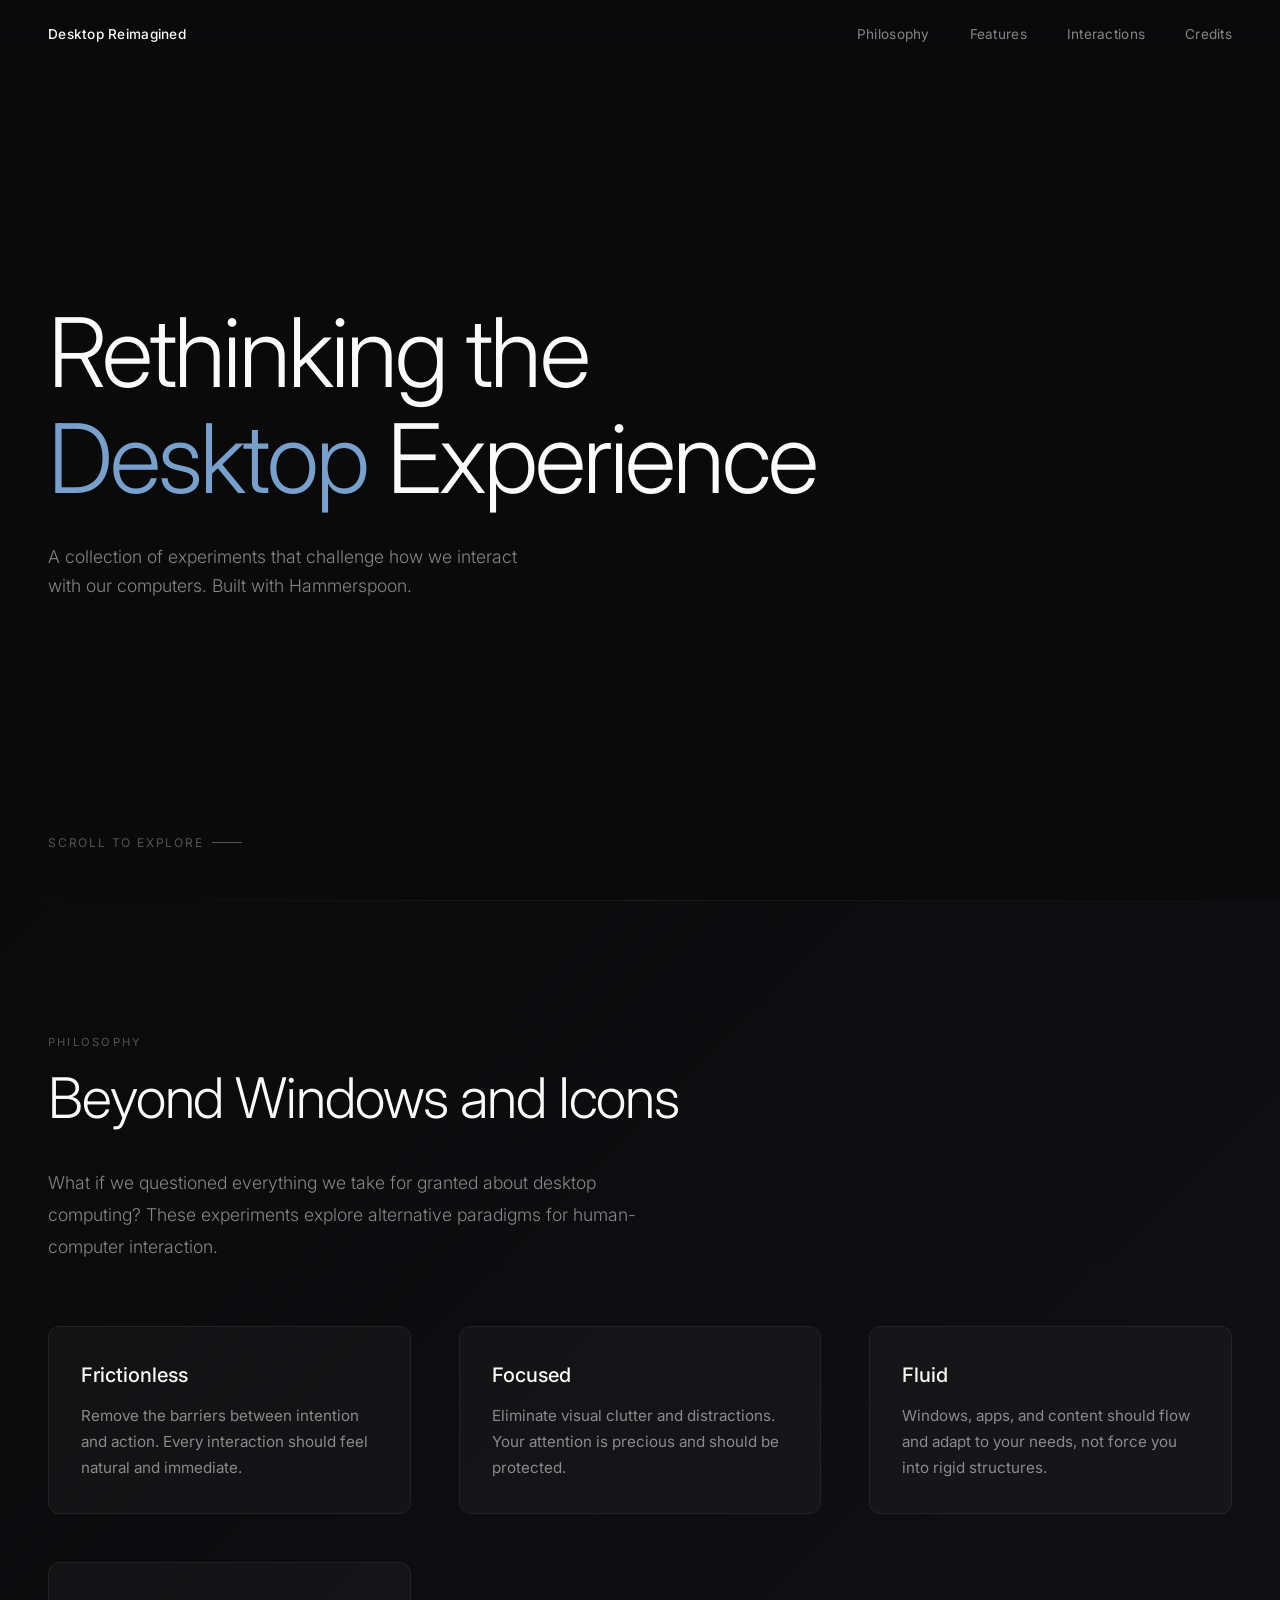
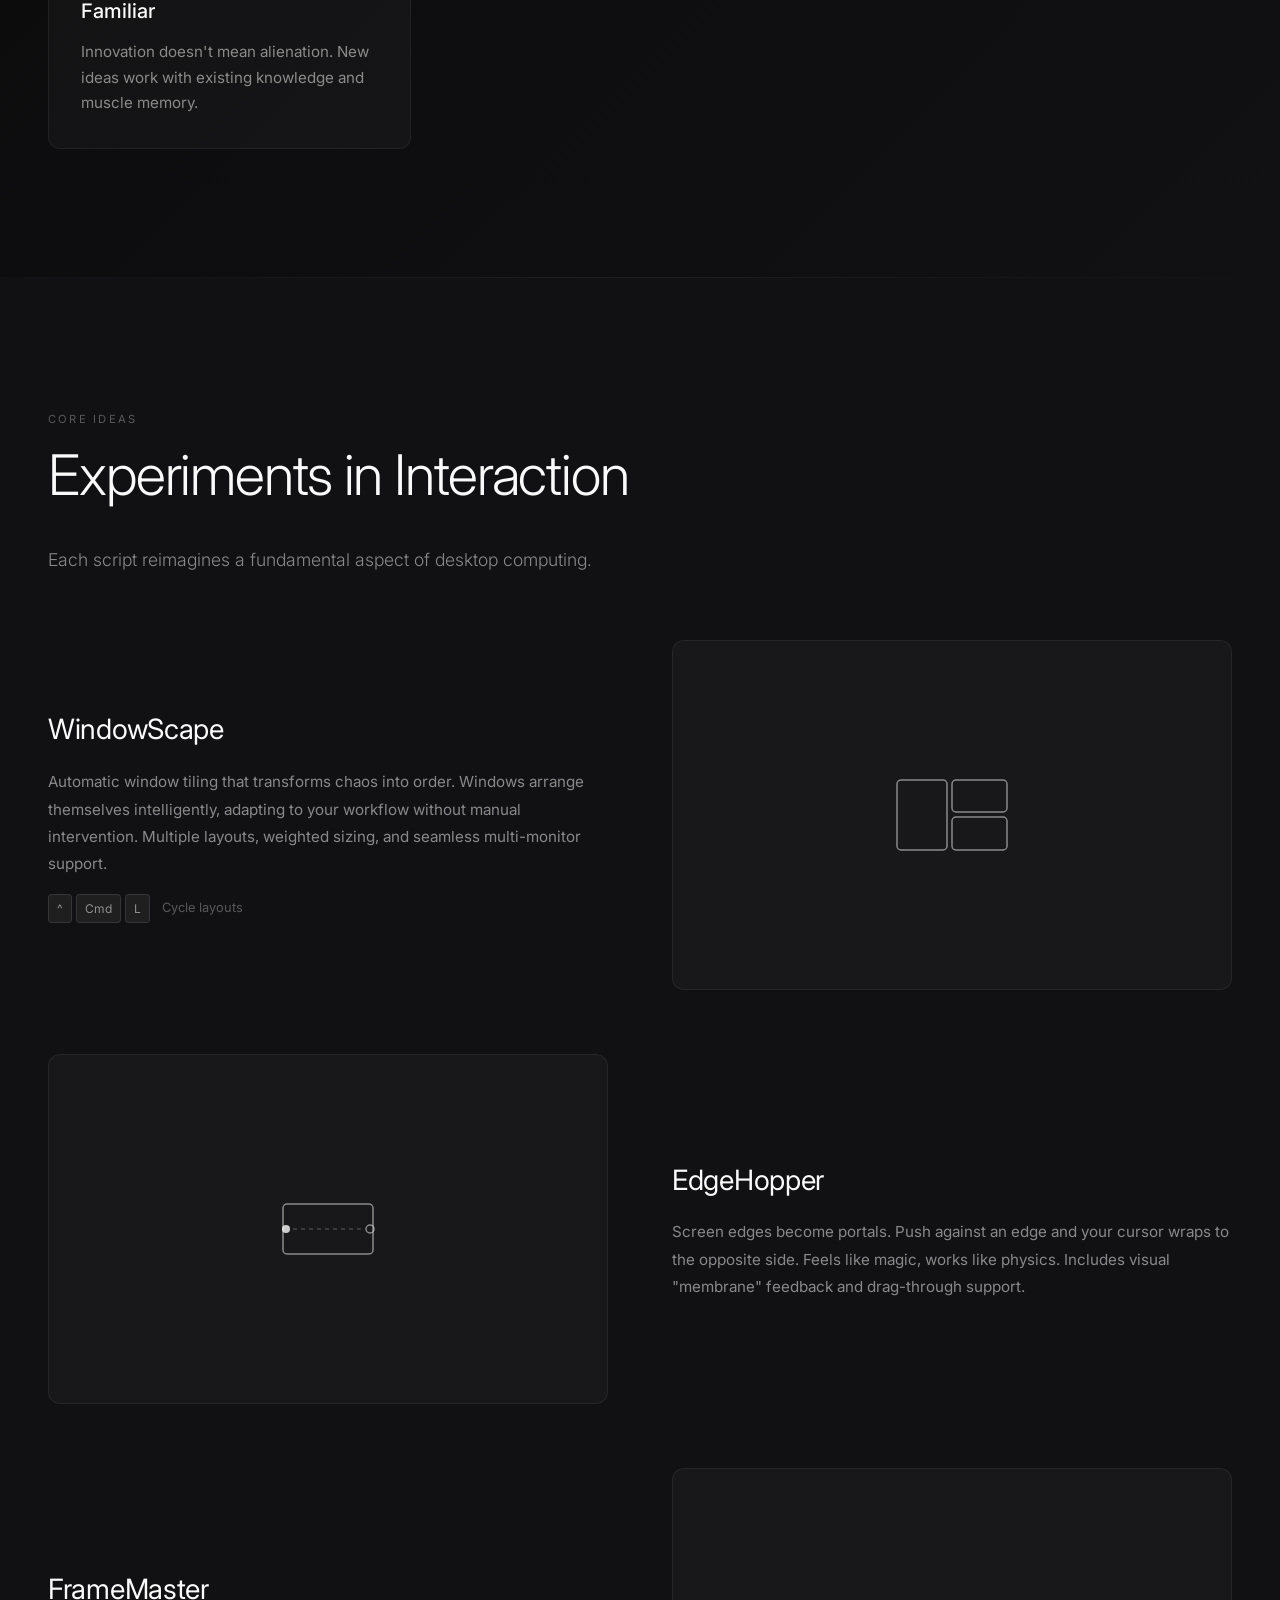
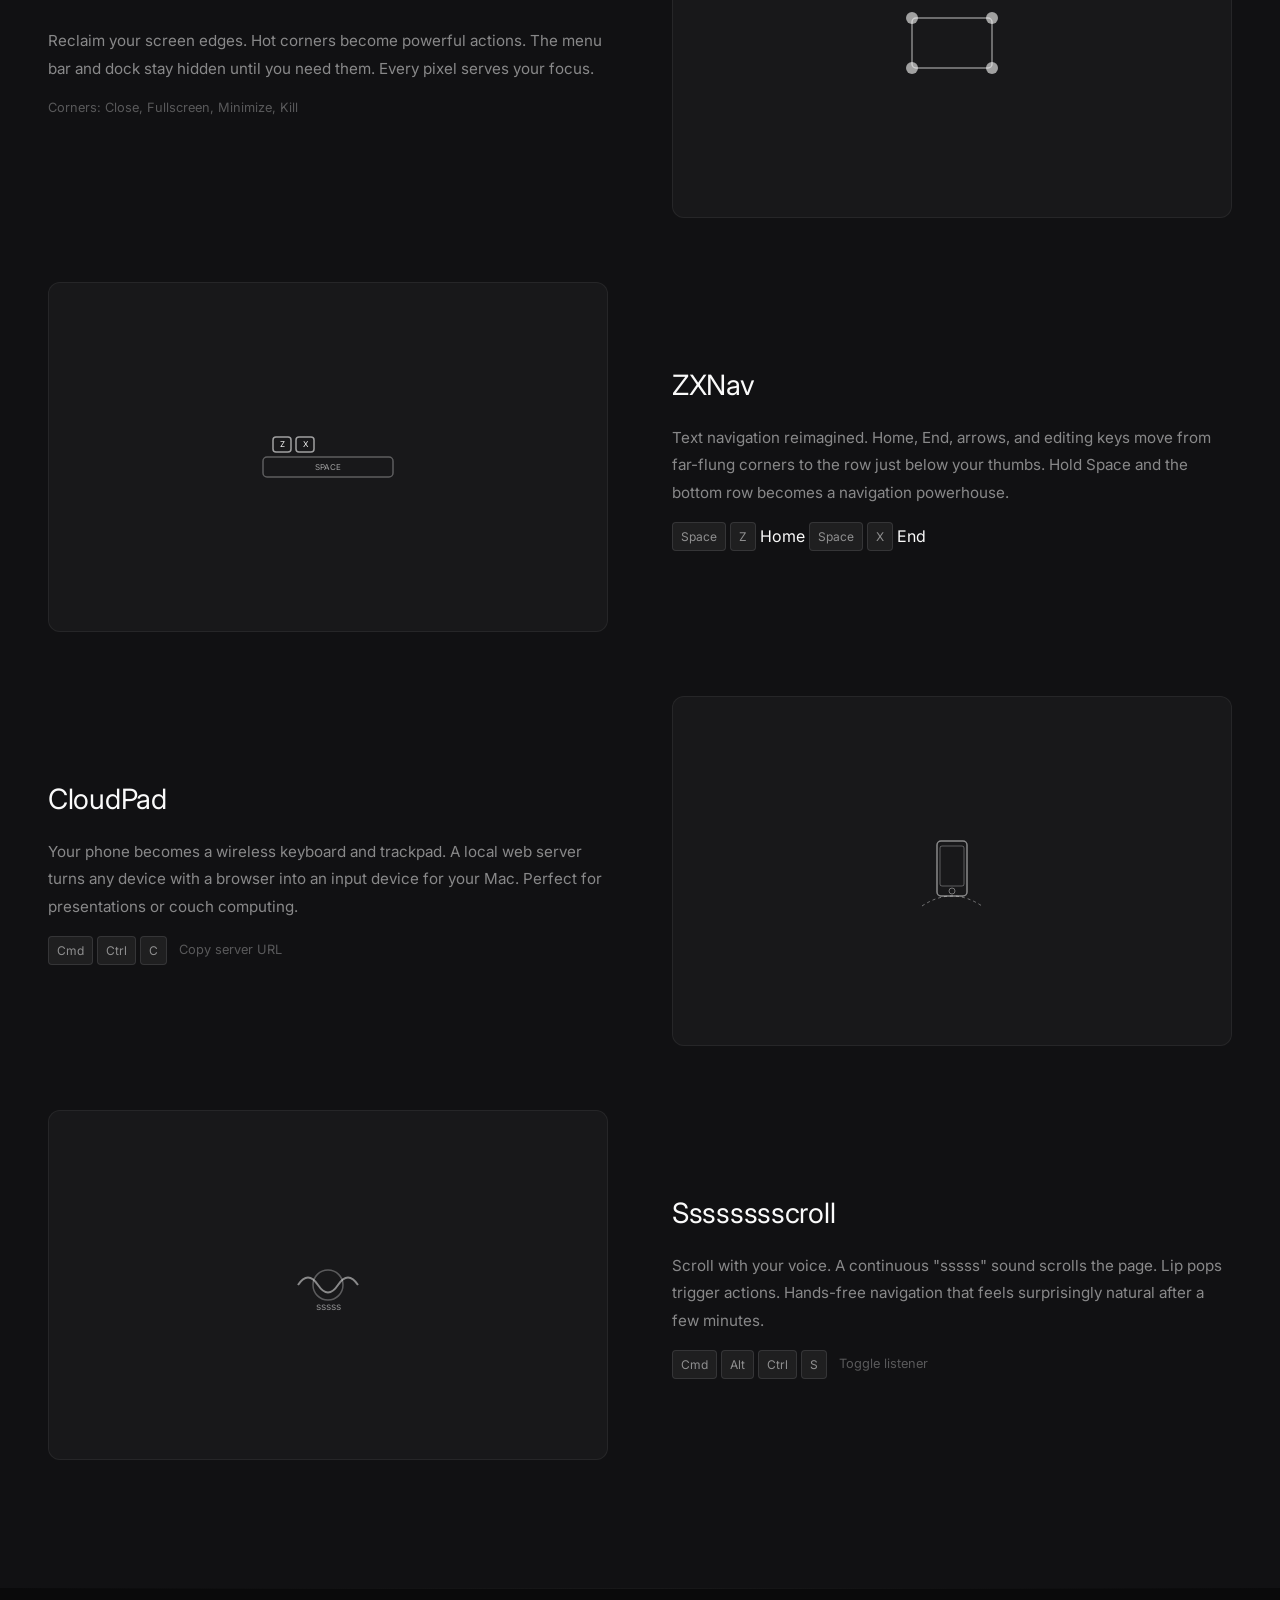
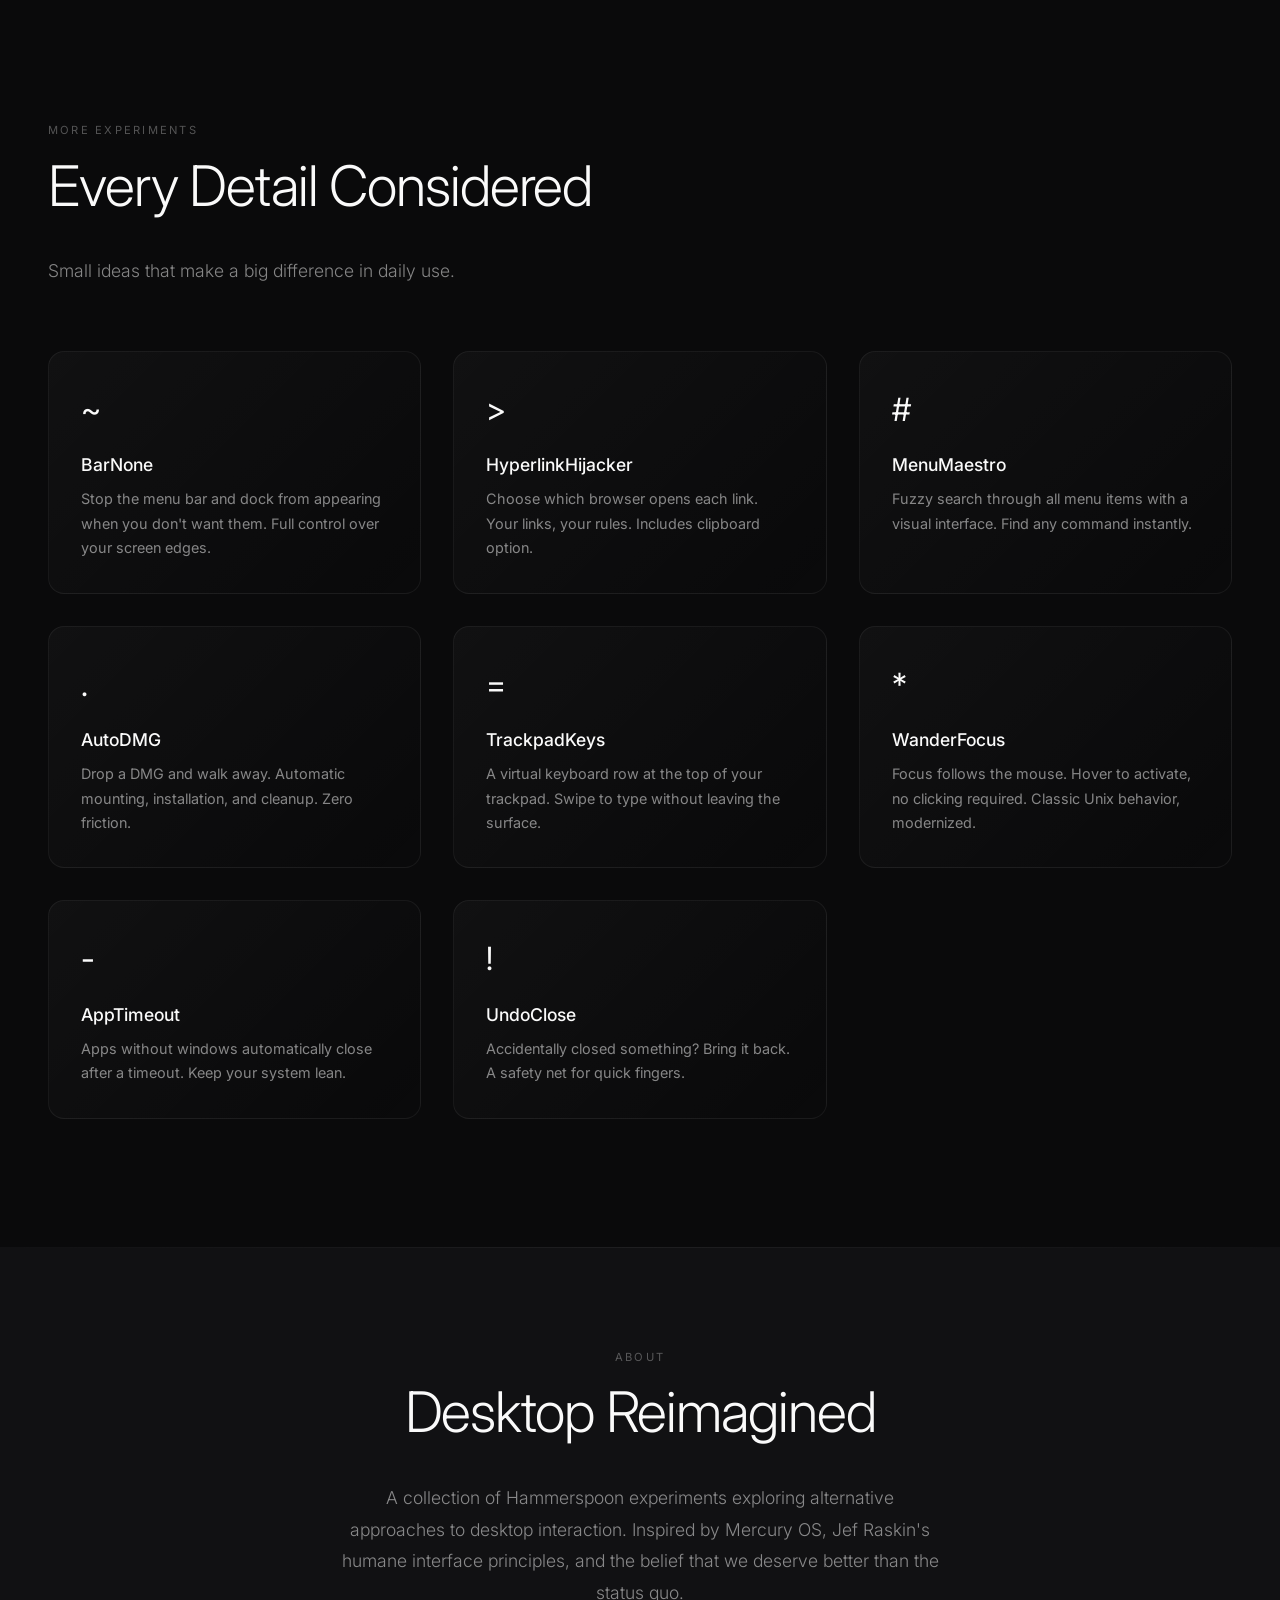
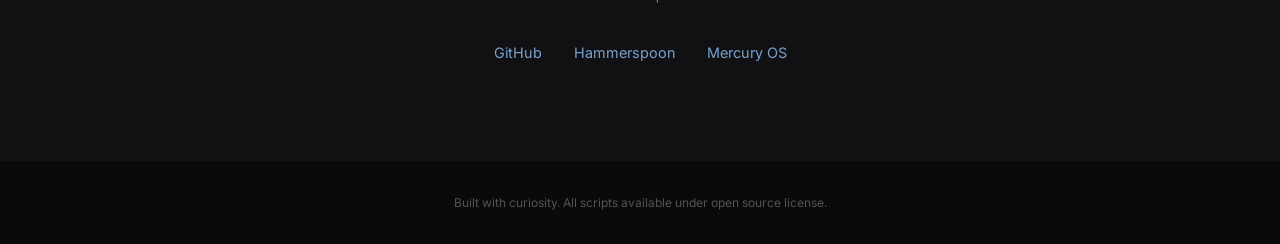
==== docs/index.html @ ac26ad65 "tidy: rm temp.lua, windowscape_app_list.txt; mv index.html → docs/" ====
<!DOCTYPE html>
<html lang="en">
<head>
    <meta charset="UTF-8">
    <meta name="viewport" content="width=device-width, initial-scale=1.0">
    <title>Desktop Reimagined</title>
    <link rel="preconnect" href="https://fonts.googleapis.com">
    <link rel="preconnect" href="https://fonts.gstatic.com" crossorigin>
    <link href="https://fonts.googleapis.com/css2?family=Inter:wght@300;400;500;600&display=swap" rel="stylesheet">
    <style>
        :root {
            --bg: #0a0a0b;
            --bg-soft: #111113;
            --fog: rgba(255, 255, 255, 0.03);
            --fog-strong: rgba(255, 255, 255, 0.06);
            --text: #fafafa;
            --text-muted: rgba(255, 255, 255, 0.5);
            --text-subtle: rgba(255, 255, 255, 0.3);
            --accent: rgba(147, 197, 253, 0.8);
            --accent-glow: rgba(147, 197, 253, 0.15);
        }

        * {
            margin: 0;
            padding: 0;
            box-sizing: border-box;
        }

        html {
            scroll-behavior: smooth;
        }

        body {
            font-family: 'Inter', -apple-system, BlinkMacSystemFont, sans-serif;
            background: var(--bg);
            color: var(--text);
            line-height: 1.6;
            overflow-x: hidden;
        }

        /* Navigation */
        nav {
            position: fixed;
            top: 0;
            left: 0;
            right: 0;
            z-index: 100;
            padding: 1.5rem 3rem;
            display: flex;
            justify-content: space-between;
            align-items: center;
            background: linear-gradient(to bottom, var(--bg) 0%, transparent 100%);
        }

        nav a {
            color: var(--text-muted);
            text-decoration: none;
            font-size: 0.85rem;
            font-weight: 400;
            transition: color 0.3s;
            letter-spacing: 0.02em;
        }

        nav a:hover {
            color: var(--text);
        }

        .nav-links {
            display: flex;
            gap: 2.5rem;
        }

        /* Hero */
        .hero {
            min-height: 100vh;
            display: flex;
            flex-direction: column;
            justify-content: center;
            padding: 0 3rem;
            position: relative;
        }

        .hero::before {
            content: '';
            position: absolute;
            top: 0;
            left: 0;
            right: 0;
            bottom: 0;
            background: radial-gradient(ellipse at 30% 20%, var(--accent-glow) 0%, transparent 50%);
            pointer-events: none;
        }

        .hero h1 {
            font-size: clamp(3rem, 8vw, 6rem);
            font-weight: 300;
            letter-spacing: -0.03em;
            line-height: 1.1;
            max-width: 800px;
        }

        .hero h1 span {
            color: var(--accent);
        }

        .hero p {
            margin-top: 2rem;
            font-size: 1.1rem;
            color: var(--text-muted);
            max-width: 500px;
            font-weight: 300;
        }

        .scroll-hint {
            position: absolute;
            bottom: 3rem;
            left: 3rem;
            font-size: 0.75rem;
            color: var(--text-subtle);
            letter-spacing: 0.15em;
            text-transform: uppercase;
            display: flex;
            align-items: center;
            gap: 0.5rem;
        }

        .scroll-hint::after {
            content: '';
            width: 30px;
            height: 1px;
            background: var(--text-subtle);
        }

        /* Sections */
        section {
            min-height: 100vh;
            padding: 8rem 3rem;
            position: relative;
        }

        section::before {
            content: '';
            position: absolute;
            top: 0;
            left: 0;
            right: 0;
            height: 1px;
            background: linear-gradient(to right, transparent, var(--fog-strong), transparent);
        }

        .section-label {
            font-size: 0.7rem;
            color: var(--text-subtle);
            letter-spacing: 0.2em;
            text-transform: uppercase;
            margin-bottom: 1rem;
        }

        .section-title {
            font-size: clamp(2rem, 5vw, 3.5rem);
            font-weight: 300;
            letter-spacing: -0.02em;
            margin-bottom: 1.5rem;
        }

        .section-desc {
            font-size: 1.1rem;
            color: var(--text-muted);
            max-width: 600px;
            font-weight: 300;
            line-height: 1.8;
        }

        /* Philosophy Section */
        #philosophy {
            background: linear-gradient(135deg, var(--bg) 0%, var(--bg-soft) 100%);
        }

        .philosophy-grid {
            display: grid;
            grid-template-columns: repeat(auto-fit, minmax(280px, 1fr));
            gap: 3rem;
            margin-top: 4rem;
        }

        .philosophy-item {
            padding: 2rem;
            background: var(--fog);
            border-radius: 12px;
            border: 1px solid var(--fog-strong);
            transition: background 0.3s, transform 0.3s;
        }

        .philosophy-item:hover {
            background: var(--fog-strong);
            transform: translateY(-4px);
        }

        .philosophy-item h3 {
            font-size: 1.25rem;
            font-weight: 500;
            margin-bottom: 0.75rem;
        }

        .philosophy-item p {
            font-size: 0.95rem;
            color: var(--text-muted);
            line-height: 1.7;
        }

        /* Features Section */
        #features {
            background: var(--bg-soft);
        }

        .features-list {
            margin-top: 4rem;
            display: flex;
            flex-direction: column;
            gap: 4rem;
        }

        .feature {
            display: grid;
            grid-template-columns: 1fr 1fr;
            gap: 4rem;
            align-items: center;
        }

        .feature:nth-child(even) {
            direction: rtl;
        }

        .feature:nth-child(even) > * {
            direction: ltr;
        }

        .feature-content h3 {
            font-size: 1.75rem;
            font-weight: 400;
            margin-bottom: 1rem;
            letter-spacing: -0.01em;
        }

        .feature-content p {
            color: var(--text-muted);
            line-height: 1.8;
            font-size: 0.95rem;
        }

        .feature-visual {
            aspect-ratio: 16/10;
            background: var(--fog);
            border-radius: 12px;
            border: 1px solid var(--fog-strong);
            display: flex;
            align-items: center;
            justify-content: center;
            font-size: 3rem;
            position: relative;
            overflow: hidden;
        }

        .feature-visual::before {
            content: '';
            position: absolute;
            inset: 0;
            background: radial-gradient(circle at 50% 50%, var(--accent-glow) 0%, transparent 70%);
            opacity: 0;
            transition: opacity 0.5s;
        }

        .feature:hover .feature-visual::before {
            opacity: 1;
        }

        .shortcut {
            display: inline-flex;
            align-items: center;
            gap: 0.25rem;
            margin-top: 1rem;
        }

        .shortcut kbd {
            background: var(--fog-strong);
            padding: 0.25rem 0.5rem;
            border-radius: 4px;
            font-family: inherit;
            font-size: 0.75rem;
            color: var(--text-muted);
            border: 1px solid rgba(255,255,255,0.1);
        }

        /* Interactions Section */
        #interactions {
            background: var(--bg);
        }

        .interactions-grid {
            display: grid;
            grid-template-columns: repeat(auto-fit, minmax(300px, 1fr));
            gap: 2rem;
            margin-top: 4rem;
        }

        .interaction-card {
            padding: 2rem;
            background: linear-gradient(135deg, var(--fog) 0%, transparent 100%);
            border-radius: 16px;
            border: 1px solid var(--fog-strong);
            transition: all 0.3s;
        }

        .interaction-card:hover {
            border-color: rgba(147, 197, 253, 0.2);
            box-shadow: 0 20px 40px rgba(0,0,0,0.3);
        }

        .interaction-icon {
            font-size: 2rem;
            margin-bottom: 1rem;
        }

        .interaction-card h3 {
            font-size: 1.1rem;
            font-weight: 500;
            margin-bottom: 0.5rem;
        }

        .interaction-card p {
            font-size: 0.9rem;
            color: var(--text-muted);
            line-height: 1.7;
        }

        /* Credits */
        #credits {
            min-height: auto;
            padding: 6rem 3rem;
            background: var(--bg-soft);
            text-align: center;
        }

        #credits .section-desc {
            margin: 0 auto;
            text-align: center;
        }

        .links {
            display: flex;
            justify-content: center;
            gap: 2rem;
            margin-top: 2rem;
        }

        .links a {
            color: var(--accent);
            text-decoration: none;
            font-size: 0.9rem;
            transition: opacity 0.3s;
        }

        .links a:hover {
            opacity: 0.7;
        }

        footer {
            padding: 2rem 3rem;
            text-align: center;
            font-size: 0.75rem;
            color: var(--text-subtle);
            border-top: 1px solid var(--fog);
        }

        /* Responsive */
        @media (max-width: 768px) {
            nav {
                padding: 1rem 1.5rem;
            }

            .nav-links {
                display: none;
            }

            .hero, section {
                padding-left: 1.5rem;
                padding-right: 1.5rem;
            }

            .feature {
                grid-template-columns: 1fr;
                gap: 2rem;
            }

            .feature:nth-child(even) {
                direction: ltr;
            }
        }
    </style>
</head>
<body>
    <nav>
        <a href="#" style="font-weight: 500; color: var(--text);">Desktop Reimagined</a>
        <div class="nav-links">
            <a href="#philosophy">Philosophy</a>
            <a href="#features">Features</a>
            <a href="#interactions">Interactions</a>
            <a href="#credits">Credits</a>
        </div>
    </nav>

    <section class="hero">
        <h1>Rethinking the <span>Desktop</span> Experience</h1>
        <p>A collection of experiments that challenge how we interact with our computers. Built with Hammerspoon.</p>
        <div class="scroll-hint">Scroll to explore</div>
    </section>

    <section id="philosophy">
        <span class="section-label">Philosophy</span>
        <h2 class="section-title">Beyond Windows and Icons</h2>
        <p class="section-desc">What if we questioned everything we take for granted about desktop computing? These experiments explore alternative paradigms for human-computer interaction.</p>

        <div class="philosophy-grid">
            <div class="philosophy-item">
                <h3>Frictionless</h3>
                <p>Remove the barriers between intention and action. Every interaction should feel natural and immediate.</p>
            </div>
            <div class="philosophy-item">
                <h3>Focused</h3>
                <p>Eliminate visual clutter and distractions. Your attention is precious and should be protected.</p>
            </div>
            <div class="philosophy-item">
                <h3>Fluid</h3>
                <p>Windows, apps, and content should flow and adapt to your needs, not force you into rigid structures.</p>
            </div>
            <div class="philosophy-item">
                <h3>Familiar</h3>
                <p>Innovation doesn't mean alienation. New ideas work with existing knowledge and muscle memory.</p>
            </div>
        </div>
    </section>

    <section id="features">
        <span class="section-label">Core Ideas</span>
        <h2 class="section-title">Experiments in Interaction</h2>
        <p class="section-desc">Each script reimagines a fundamental aspect of desktop computing.</p>

        <div class="features-list">
            <div class="feature">
                <div class="feature-content">
                    <h3>WindowScape</h3>
                    <p>Automatic window tiling that transforms chaos into order. Windows arrange themselves intelligently, adapting to your workflow without manual intervention. Multiple layouts, weighted sizing, and seamless multi-monitor support.</p>
                    <div class="shortcut">
                        <kbd>^</kbd><kbd>Cmd</kbd><kbd>L</kbd> <span style="color: var(--text-subtle); font-size: 0.8rem; margin-left: 0.5rem;">Cycle layouts</span>
                    </div>
                </div>
                <div class="feature-visual">
                    <svg width="120" height="80" viewBox="0 0 120 80" fill="none">
                        <rect x="5" y="5" width="50" height="70" rx="4" stroke="currentColor" stroke-width="1.5" opacity="0.5"/>
                        <rect x="60" y="5" width="55" height="32" rx="4" stroke="currentColor" stroke-width="1.5" opacity="0.5"/>
                        <rect x="60" y="42" width="55" height="33" rx="4" stroke="currentColor" stroke-width="1.5" opacity="0.5"/>
                    </svg>
                </div>
            </div>

            <div class="feature">
                <div class="feature-content">
                    <h3>EdgeHopper</h3>
                    <p>Screen edges become portals. Push against an edge and your cursor wraps to the opposite side. Feels like magic, works like physics. Includes visual "membrane" feedback and drag-through support.</p>
                </div>
                <div class="feature-visual">
                    <svg width="100" height="60" viewBox="0 0 100 60" fill="none">
                        <rect x="5" y="5" width="90" height="50" rx="4" stroke="currentColor" stroke-width="1.5" opacity="0.5"/>
                        <circle cx="8" cy="30" r="4" fill="currentColor" opacity="0.8"/>
                        <path d="M15 30 L85 30" stroke="currentColor" stroke-width="1" stroke-dasharray="4 4" opacity="0.3"/>
                        <circle cx="92" cy="30" r="4" stroke="currentColor" stroke-width="1.5" opacity="0.5"/>
                    </svg>
                </div>
            </div>

            <div class="feature">
                <div class="feature-content">
                    <h3>FrameMaster</h3>
                    <p>Reclaim your screen edges. Hot corners become powerful actions. The menu bar and dock stay hidden until you need them. Every pixel serves your focus.</p>
                    <div class="shortcut">
                        <span style="color: var(--text-subtle); font-size: 0.8rem;">Corners: Close, Fullscreen, Minimize, Kill</span>
                    </div>
                </div>
                <div class="feature-visual">
                    <svg width="100" height="70" viewBox="0 0 100 70" fill="none">
                        <rect x="10" y="10" width="80" height="50" rx="4" stroke="currentColor" stroke-width="1.5" opacity="0.5"/>
                        <circle cx="10" cy="10" r="6" fill="currentColor" opacity="0.6"/>
                        <circle cx="90" cy="10" r="6" fill="currentColor" opacity="0.6"/>
                        <circle cx="10" cy="60" r="6" fill="currentColor" opacity="0.6"/>
                        <circle cx="90" cy="60" r="6" fill="currentColor" opacity="0.6"/>
                    </svg>
                </div>
            </div>

            <div class="feature">
                <div class="feature-content">
                    <h3>ZXNav</h3>
                    <p>Text navigation reimagined. Home, End, arrows, and editing keys move from far-flung corners to the row just below your thumbs. Hold Space and the bottom row becomes a navigation powerhouse.</p>
                    <div class="shortcut">
                        <kbd>Space</kbd><kbd>Z</kbd> Home
                        <kbd>Space</kbd><kbd>X</kbd> End
                    </div>
                </div>
                <div class="feature-visual">
                    <svg width="140" height="50" viewBox="0 0 140 50" fill="none">
                        <rect x="5" y="25" width="130" height="20" rx="4" stroke="currentColor" stroke-width="1.5" opacity="0.3"/>
                        <text x="70" y="38" text-anchor="middle" fill="currentColor" font-size="8" opacity="0.6">SPACE</text>
                        <rect x="15" y="5" width="18" height="15" rx="3" stroke="currentColor" stroke-width="1.5" opacity="0.6"/>
                        <text x="24" y="15" text-anchor="middle" fill="currentColor" font-size="8">Z</text>
                        <rect x="38" y="5" width="18" height="15" rx="3" stroke="currentColor" stroke-width="1.5" opacity="0.6"/>
                        <text x="47" y="15" text-anchor="middle" fill="currentColor" font-size="8">X</text>
                    </svg>
                </div>
            </div>

            <div class="feature">
                <div class="feature-content">
                    <h3>CloudPad</h3>
                    <p>Your phone becomes a wireless keyboard and trackpad. A local web server turns any device with a browser into an input device for your Mac. Perfect for presentations or couch computing.</p>
                    <div class="shortcut">
                        <kbd>Cmd</kbd><kbd>Ctrl</kbd><kbd>C</kbd> <span style="color: var(--text-subtle); font-size: 0.8rem; margin-left: 0.5rem;">Copy server URL</span>
                    </div>
                </div>
                <div class="feature-visual">
                    <svg width="80" height="80" viewBox="0 0 80 80" fill="none">
                        <rect x="25" y="10" width="30" height="55" rx="4" stroke="currentColor" stroke-width="1.5" opacity="0.5"/>
                        <rect x="28" y="15" width="24" height="40" rx="2" stroke="currentColor" stroke-width="1" opacity="0.3"/>
                        <circle cx="40" cy="60" r="3" stroke="currentColor" stroke-width="1" opacity="0.4"/>
                        <path d="M10 75 Q40 55 70 75" stroke="currentColor" stroke-width="1" stroke-dasharray="3 3" opacity="0.4"/>
                    </svg>
                </div>
            </div>

            <div class="feature">
                <div class="feature-content">
                    <h3>Sssssssscroll</h3>
                    <p>Scroll with your voice. A continuous "sssss" sound scrolls the page. Lip pops trigger actions. Hands-free navigation that feels surprisingly natural after a few minutes.</p>
                    <div class="shortcut">
                        <kbd>Cmd</kbd><kbd>Alt</kbd><kbd>Ctrl</kbd><kbd>S</kbd> <span style="color: var(--text-subtle); font-size: 0.8rem; margin-left: 0.5rem;">Toggle listener</span>
                    </div>
                </div>
                <div class="feature-visual">
                    <svg width="80" height="60" viewBox="0 0 80 60" fill="none">
                        <path d="M10 30 Q20 15 30 30 Q40 45 50 30 Q60 15 70 30" stroke="currentColor" stroke-width="2" opacity="0.5"/>
                        <circle cx="40" cy="30" r="15" stroke="currentColor" stroke-width="1.5" opacity="0.3"/>
                        <text x="40" y="55" text-anchor="middle" fill="currentColor" font-size="10" opacity="0.5">sssss</text>
                    </svg>
                </div>
            </div>
        </div>
    </section>

    <section id="interactions">
        <span class="section-label">More Experiments</span>
        <h2 class="section-title">Every Detail Considered</h2>
        <p class="section-desc">Small ideas that make a big difference in daily use.</p>

        <div class="interactions-grid">
            <div class="interaction-card">
                <div class="interaction-icon">~</div>
                <h3>BarNone</h3>
                <p>Stop the menu bar and dock from appearing when you don't want them. Full control over your screen edges.</p>
            </div>

            <div class="interaction-card">
                <div class="interaction-icon">></div>
                <h3>HyperlinkHijacker</h3>
                <p>Choose which browser opens each link. Your links, your rules. Includes clipboard option.</p>
            </div>

            <div class="interaction-card">
                <div class="interaction-icon">#</div>
                <h3>MenuMaestro</h3>
                <p>Fuzzy search through all menu items with a visual interface. Find any command instantly.</p>
            </div>

            <div class="interaction-card">
                <div class="interaction-icon">.</div>
                <h3>AutoDMG</h3>
                <p>Drop a DMG and walk away. Automatic mounting, installation, and cleanup. Zero friction.</p>
            </div>

            <div class="interaction-card">
                <div class="interaction-icon">=</div>
                <h3>TrackpadKeys</h3>
                <p>A virtual keyboard row at the top of your trackpad. Swipe to type without leaving the surface.</p>
            </div>

            <div class="interaction-card">
                <div class="interaction-icon">*</div>
                <h3>WanderFocus</h3>
                <p>Focus follows the mouse. Hover to activate, no clicking required. Classic Unix behavior, modernized.</p>
            </div>

            <div class="interaction-card">
                <div class="interaction-icon">-</div>
                <h3>AppTimeout</h3>
                <p>Apps without windows automatically close after a timeout. Keep your system lean.</p>
            </div>

            <div class="interaction-card">
                <div class="interaction-icon">!</div>
                <h3>UndoClose</h3>
                <p>Accidentally closed something? Bring it back. A safety net for quick fingers.</p>
            </div>
        </div>
    </section>

    <section id="credits">
        <span class="section-label">About</span>
        <h2 class="section-title">Desktop Reimagined</h2>
        <p class="section-desc">A collection of Hammerspoon experiments exploring alternative approaches to desktop interaction. Inspired by Mercury OS, Jef Raskin's humane interface principles, and the belief that we deserve better than the status quo.</p>

        <div class="links">
            <a href="https://github.com/sryo/Spoons">GitHub</a>
            <a href="https://www.hammerspoon.org/">Hammerspoon</a>
            <a href="https://www.mercuryos.com/">Mercury OS</a>
        </div>
    </section>

    <footer>
        Built with curiosity. All scripts available under open source license.
    </footer>

    <script>
        // Subtle parallax on scroll
        document.addEventListener('scroll', () => {
            const scrolled = window.pageYOffset;
            document.querySelector('.hero h1').style.transform = `translateY(${scrolled * 0.1}px)`;
        });

        // Smooth reveal on scroll
        const observer = new IntersectionObserver((entries) => {
            entries.forEach(entry => {
                if (entry.isIntersecting) {
                    entry.target.style.opacity = '1';
                    entry.target.style.transform = 'translateY(0)';
                }
            });
        }, { threshold: 0.1 });

        document.querySelectorAll('.feature, .philosophy-item, .interaction-card').forEach(el => {
            el.style.opacity = '0';
            el.style.transform = 'translateY(20px)';
            el.style.transition = 'opacity 0.6s ease, transform 0.6s ease';
            observer.observe(el);
        });
    </script>
</body>
</html>
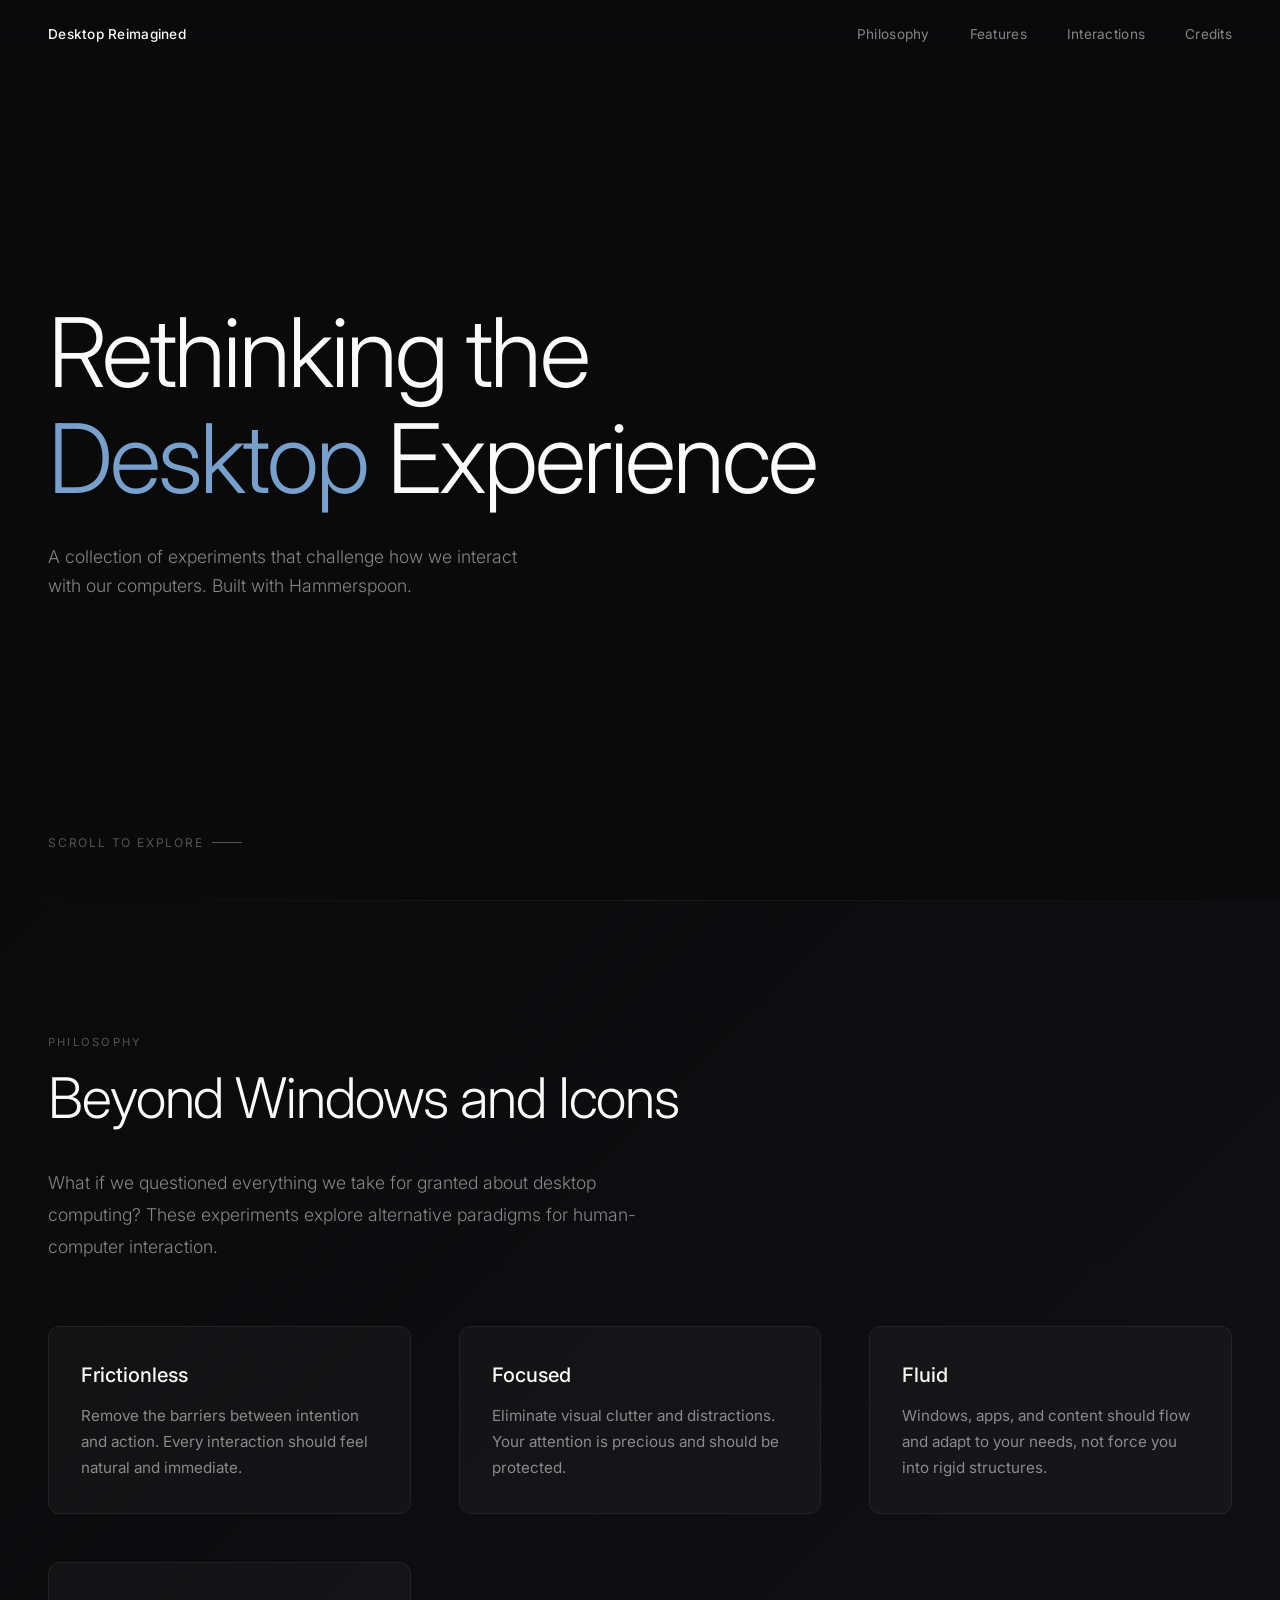
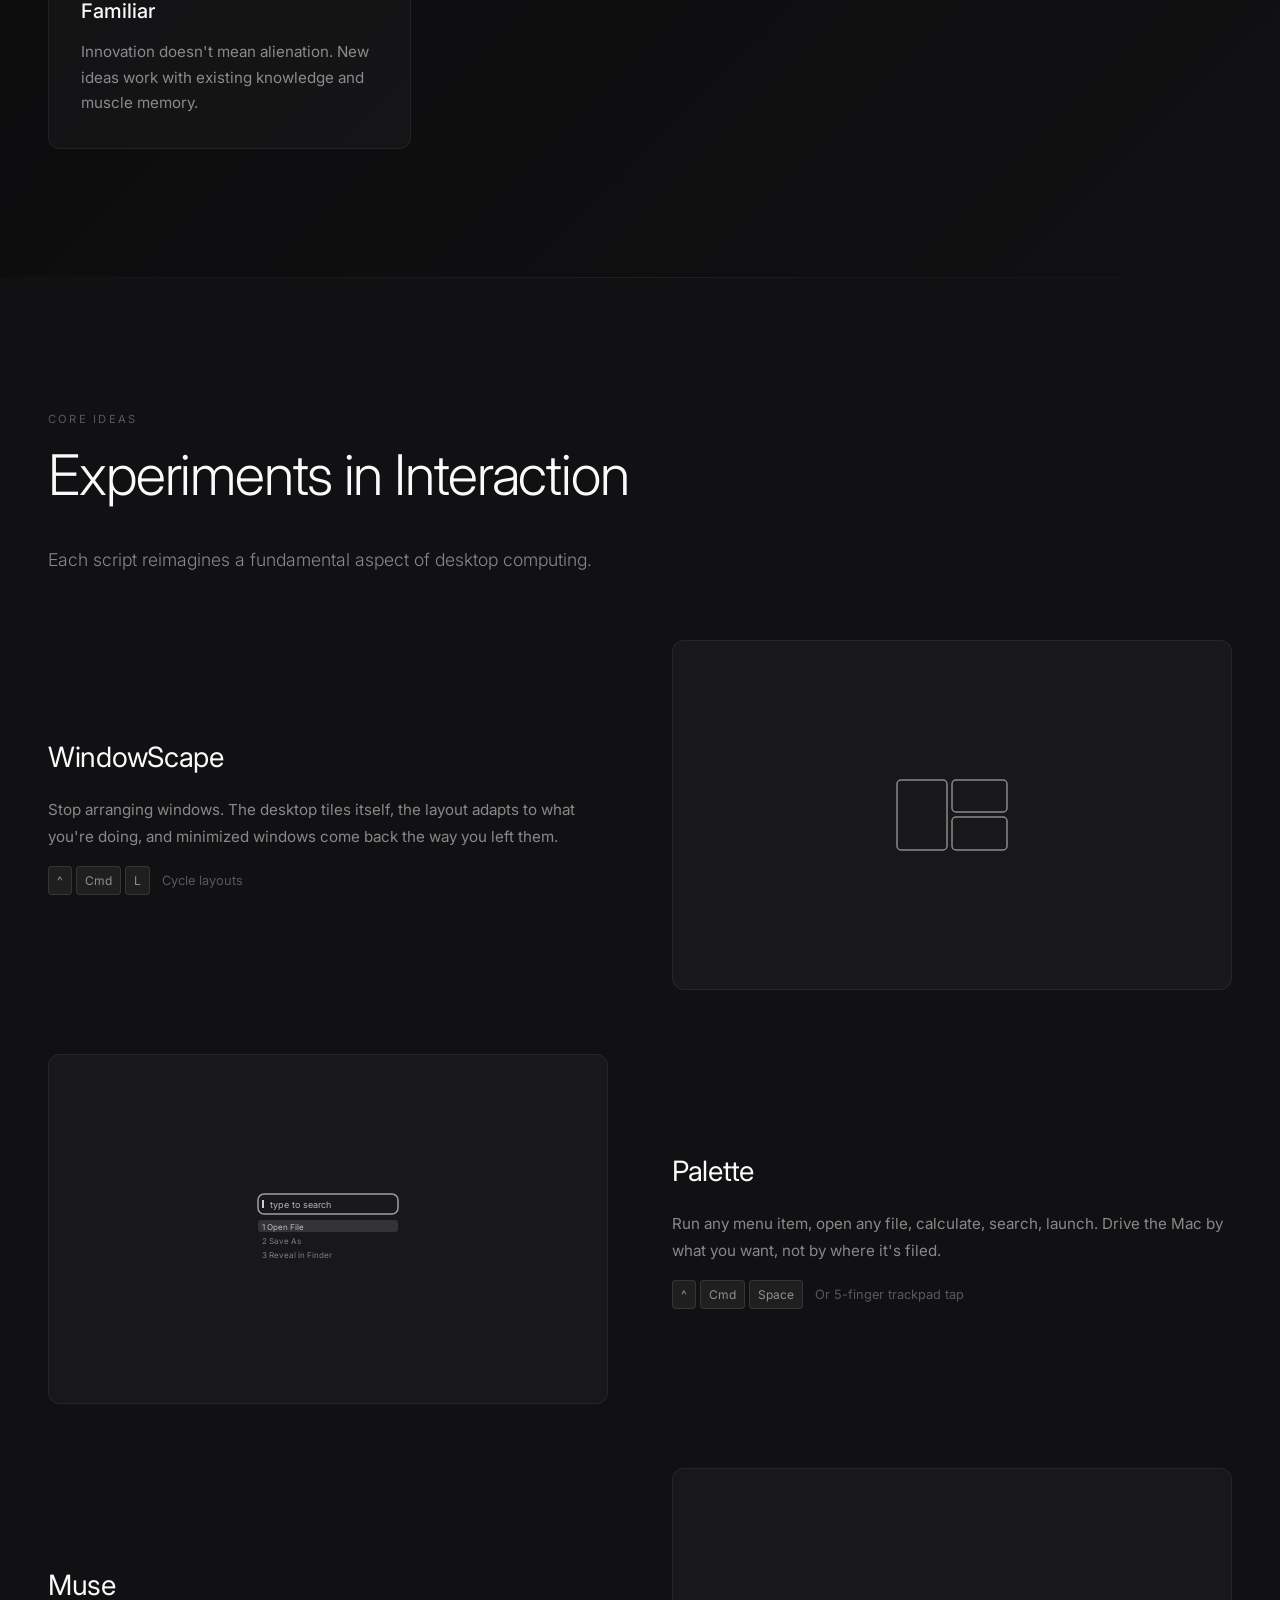
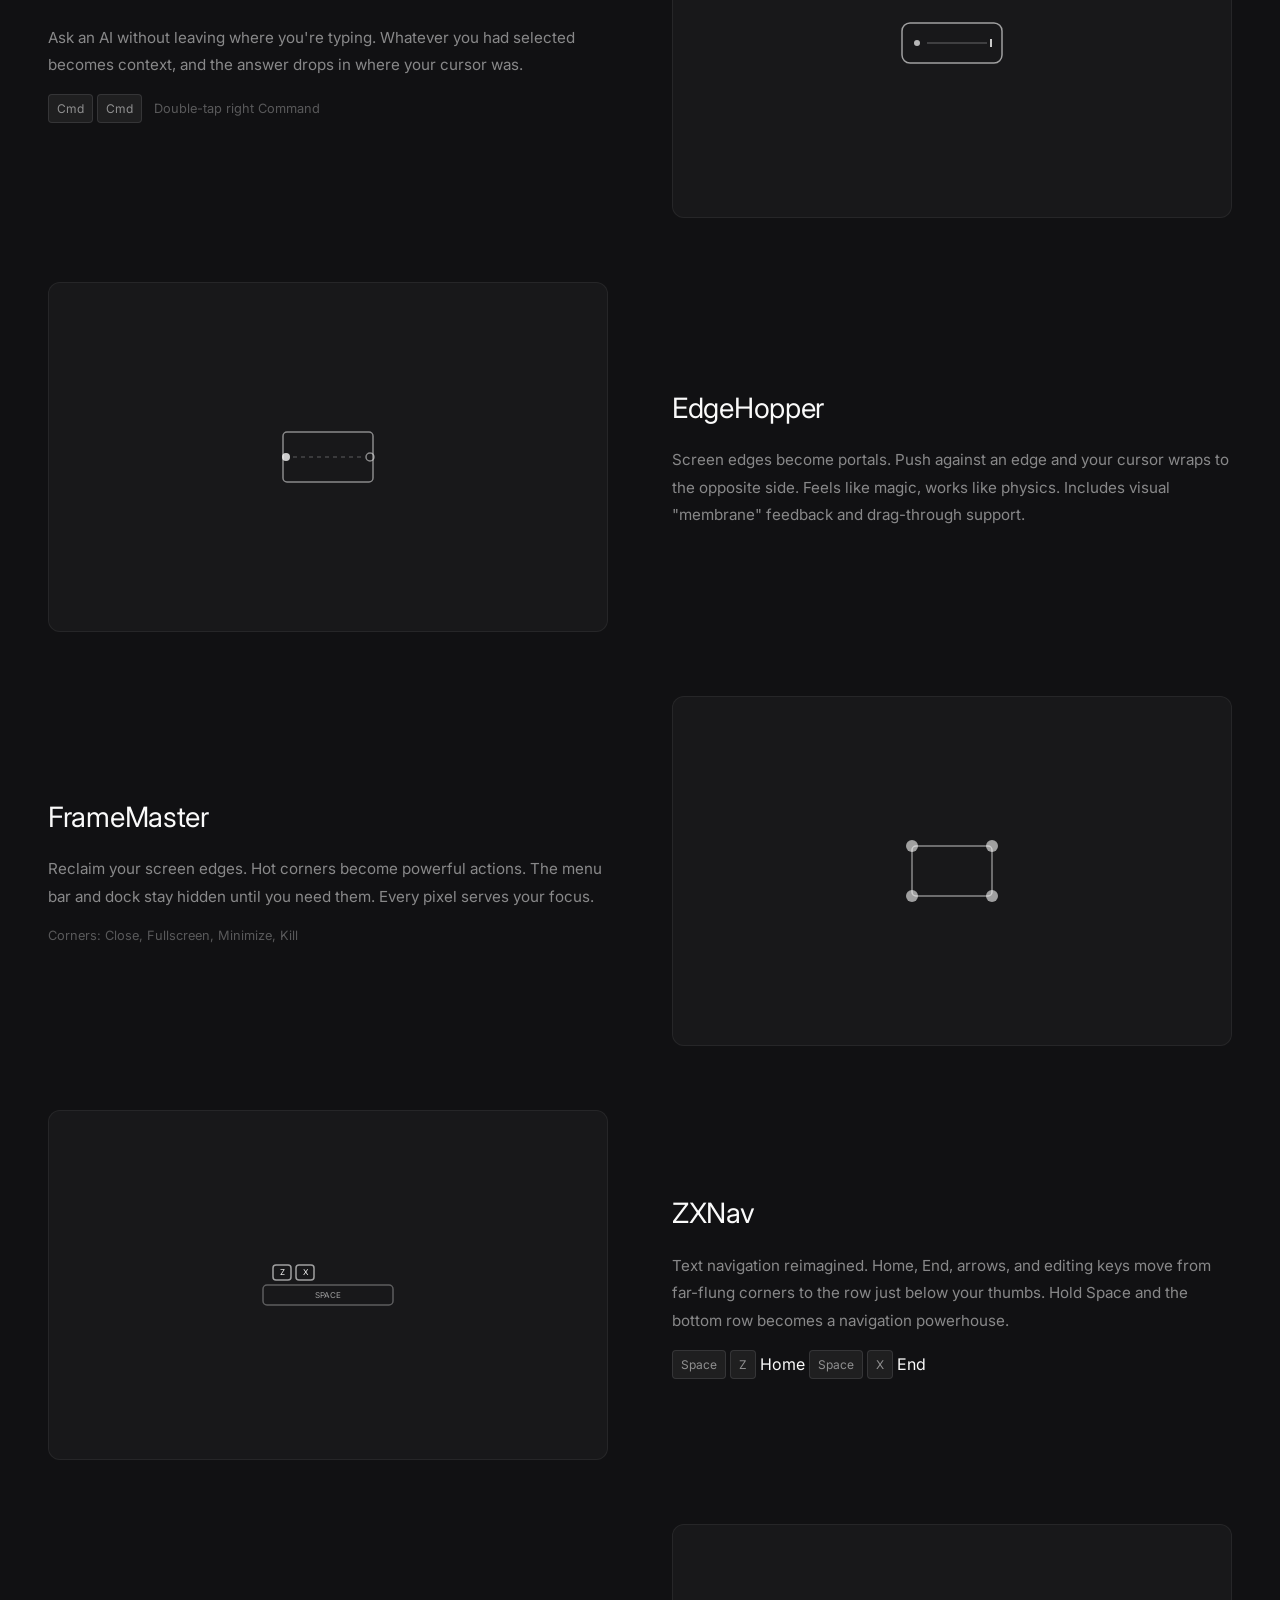
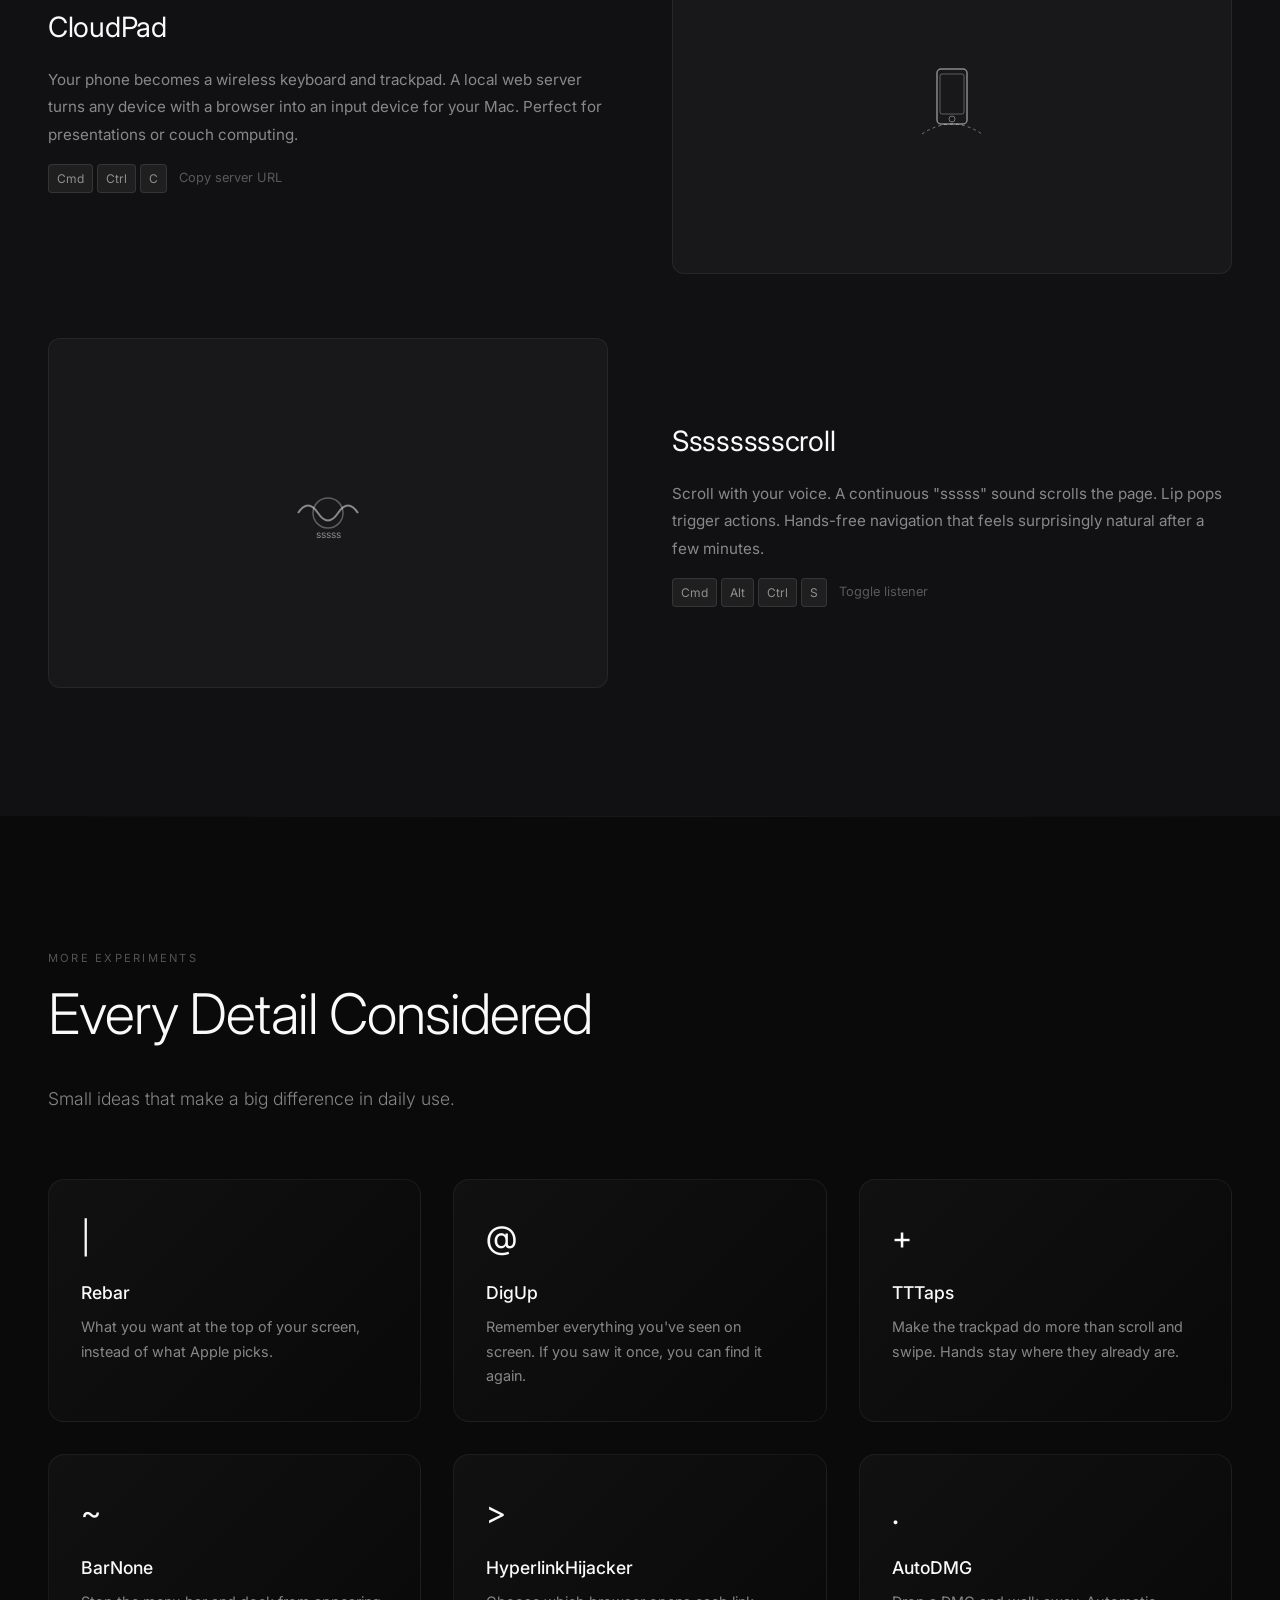
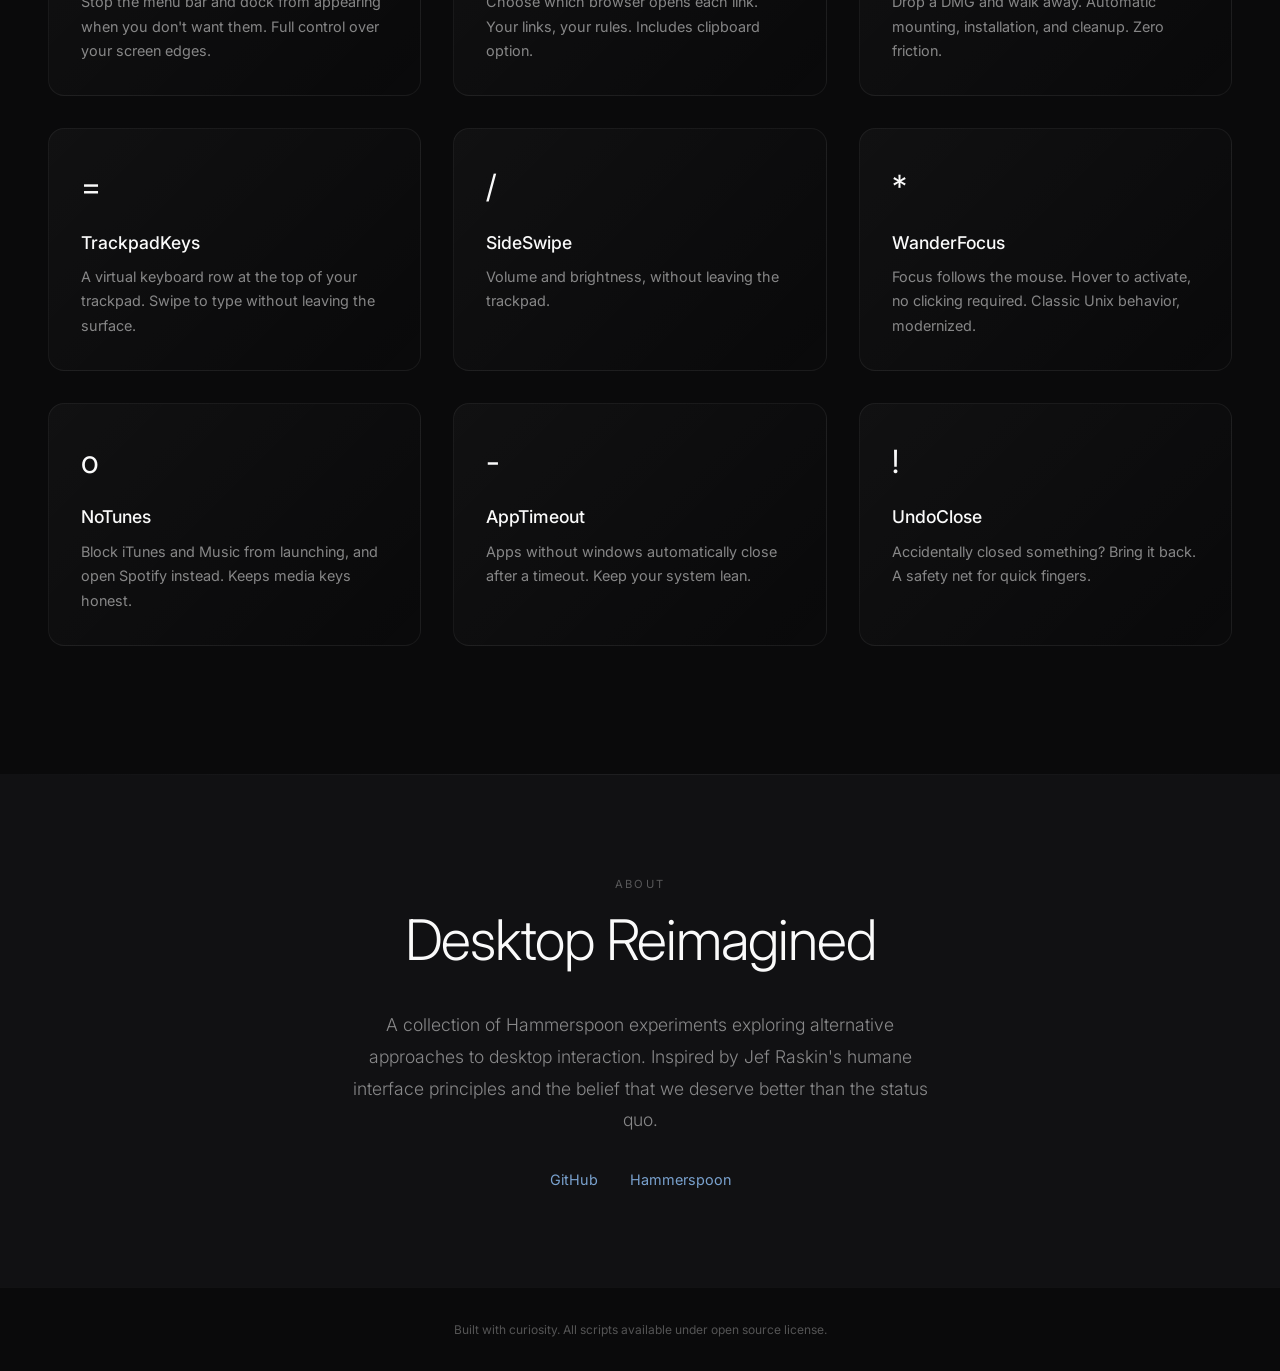
==== commit ffee4b4d: "docs: refresh feature list for recent modules" ====
--- a/docs/index.html
+++ b/docs/index.html
@@ -449,7 +449,7 @@
             <div class="feature">
                 <div class="feature-content">
                     <h3>WindowScape</h3>
-                    <p>Automatic window tiling that transforms chaos into order. Windows arrange themselves intelligently, adapting to your workflow without manual intervention. Multiple layouts, weighted sizing, and seamless multi-monitor support.</p>
+                    <p>Stop arranging windows. The desktop tiles itself, the layout adapts to what you're doing, and minimized windows come back the way you left them.</p>
                     <div class="shortcut">
                         <kbd>^</kbd><kbd>Cmd</kbd><kbd>L</kbd> <span style="color: var(--text-subtle); font-size: 0.8rem; margin-left: 0.5rem;">Cycle layouts</span>
                     </div>
@@ -459,6 +459,47 @@
                         <rect x="5" y="5" width="50" height="70" rx="4" stroke="currentColor" stroke-width="1.5" opacity="0.5"/>
                         <rect x="60" y="5" width="55" height="32" rx="4" stroke="currentColor" stroke-width="1.5" opacity="0.5"/>
                         <rect x="60" y="42" width="55" height="33" rx="4" stroke="currentColor" stroke-width="1.5" opacity="0.5"/>
+                    </svg>
+                </div>
+            </div>
+
+            <div class="feature">
+                <div class="feature-content">
+                    <h3>Palette</h3>
+                    <p>Run any menu item, open any file, calculate, search, launch. Drive the Mac by what you want, not by where it's filed.</p>
+                    <div class="shortcut">
+                        <kbd>^</kbd><kbd>Cmd</kbd><kbd>Space</kbd> <span style="color: var(--text-subtle); font-size: 0.8rem; margin-left: 0.5rem;">Or 5-finger trackpad tap</span>
+                    </div>
+                </div>
+                <div class="feature-visual">
+                    <svg width="160" height="90" viewBox="0 0 160 90" fill="none">
+                        <rect x="10" y="10" width="140" height="20" rx="6" stroke="currentColor" stroke-width="1.5" opacity="0.6"/>
+                        <rect x="14" y="16" width="2" height="8" fill="currentColor" opacity="0.8"/>
+                        <text x="22" y="24" fill="currentColor" font-size="9" opacity="0.7">type to search</text>
+                        <rect x="10" y="36" width="140" height="12" rx="3" fill="currentColor" opacity="0.12"/>
+                        <text x="14" y="46" fill="currentColor" font-size="8" opacity="0.7">1  Open File</text>
+                        <text x="14" y="60" fill="currentColor" font-size="8" opacity="0.45">2  Save As</text>
+                        <text x="14" y="74" fill="currentColor" font-size="8" opacity="0.45">3  Reveal in Finder</text>
+                    </svg>
+                </div>
+            </div>
+
+            <div class="feature">
+                <div class="feature-content">
+                    <h3>Muse</h3>
+                    <p>Ask an AI without leaving where you're typing. Whatever you had selected becomes context, and the answer drops in where your cursor was.</p>
+                    <div class="shortcut">
+                        <kbd>Cmd</kbd><kbd>Cmd</kbd> <span style="color: var(--text-subtle); font-size: 0.8rem; margin-left: 0.5rem;">Double-tap right Command</span>
+                    </div>
+                </div>
+                <div class="feature-visual">
+                    <svg width="140" height="80" viewBox="0 0 140 80" fill="none">
+                        <rect x="20" y="20" width="100" height="40" rx="8" stroke="currentColor" stroke-width="1.5" opacity="0.6"/>
+                        <circle cx="35" cy="40" r="3" fill="currentColor" opacity="0.7"/>
+                        <path d="M45 40 L105 40" stroke="currentColor" stroke-width="1" opacity="0.35"/>
+                        <rect x="108" y="36" width="2" height="8" fill="currentColor" opacity="0.9">
+                            <animate attributeName="opacity" values="0;1;0" dur="1.1s" repeatCount="indefinite"/>
+                        </rect>
                     </svg>
                 </div>
             </div>
@@ -562,6 +603,24 @@
 
         <div class="interactions-grid">
             <div class="interaction-card">
+                <div class="interaction-icon">|</div>
+                <h3>Rebar</h3>
+                <p>What you want at the top of your screen, instead of what Apple picks.</p>
+            </div>
+
+            <div class="interaction-card">
+                <div class="interaction-icon">@</div>
+                <h3>DigUp</h3>
+                <p>Remember everything you've seen on screen. If you saw it once, you can find it again.</p>
+            </div>
+
+            <div class="interaction-card">
+                <div class="interaction-icon">+</div>
+                <h3>TTTaps</h3>
+                <p>Make the trackpad do more than scroll and swipe. Hands stay where they already are.</p>
+            </div>
+
+            <div class="interaction-card">
                 <div class="interaction-icon">~</div>
                 <h3>BarNone</h3>
                 <p>Stop the menu bar and dock from appearing when you don't want them. Full control over your screen edges.</p>
@@ -574,12 +633,6 @@
             </div>
 
             <div class="interaction-card">
-                <div class="interaction-icon">#</div>
-                <h3>MenuMaestro</h3>
-                <p>Fuzzy search through all menu items with a visual interface. Find any command instantly.</p>
-            </div>
-
-            <div class="interaction-card">
                 <div class="interaction-icon">.</div>
                 <h3>AutoDMG</h3>
                 <p>Drop a DMG and walk away. Automatic mounting, installation, and cleanup. Zero friction.</p>
@@ -592,12 +645,24 @@
             </div>
 
             <div class="interaction-card">
+                <div class="interaction-icon">/</div>
+                <h3>SideSwipe</h3>
+                <p>Volume and brightness, without leaving the trackpad.</p>
+            </div>
+
+            <div class="interaction-card">
                 <div class="interaction-icon">*</div>
                 <h3>WanderFocus</h3>
                 <p>Focus follows the mouse. Hover to activate, no clicking required. Classic Unix behavior, modernized.</p>
             </div>
 
             <div class="interaction-card">
+                <div class="interaction-icon">o</div>
+                <h3>NoTunes</h3>
+                <p>Block iTunes and Music from launching, and open Spotify instead. Keeps media keys honest.</p>
+            </div>
+
+            <div class="interaction-card">
                 <div class="interaction-icon">-</div>
                 <h3>AppTimeout</h3>
                 <p>Apps without windows automatically close after a timeout. Keep your system lean.</p>
@@ -614,12 +679,11 @@
     <section id="credits">
         <span class="section-label">About</span>
         <h2 class="section-title">Desktop Reimagined</h2>
-        <p class="section-desc">A collection of Hammerspoon experiments exploring alternative approaches to desktop interaction. Inspired by Mercury OS, Jef Raskin's humane interface principles, and the belief that we deserve better than the status quo.</p>
+        <p class="section-desc">A collection of Hammerspoon experiments exploring alternative approaches to desktop interaction. Inspired by Jef Raskin's humane interface principles and the belief that we deserve better than the status quo.</p>
 
         <div class="links">
             <a href="https://github.com/sryo/Spoons">GitHub</a>
             <a href="https://www.hammerspoon.org/">Hammerspoon</a>
-            <a href="https://www.mercuryos.com/">Mercury OS</a>
         </div>
     </section>
 
